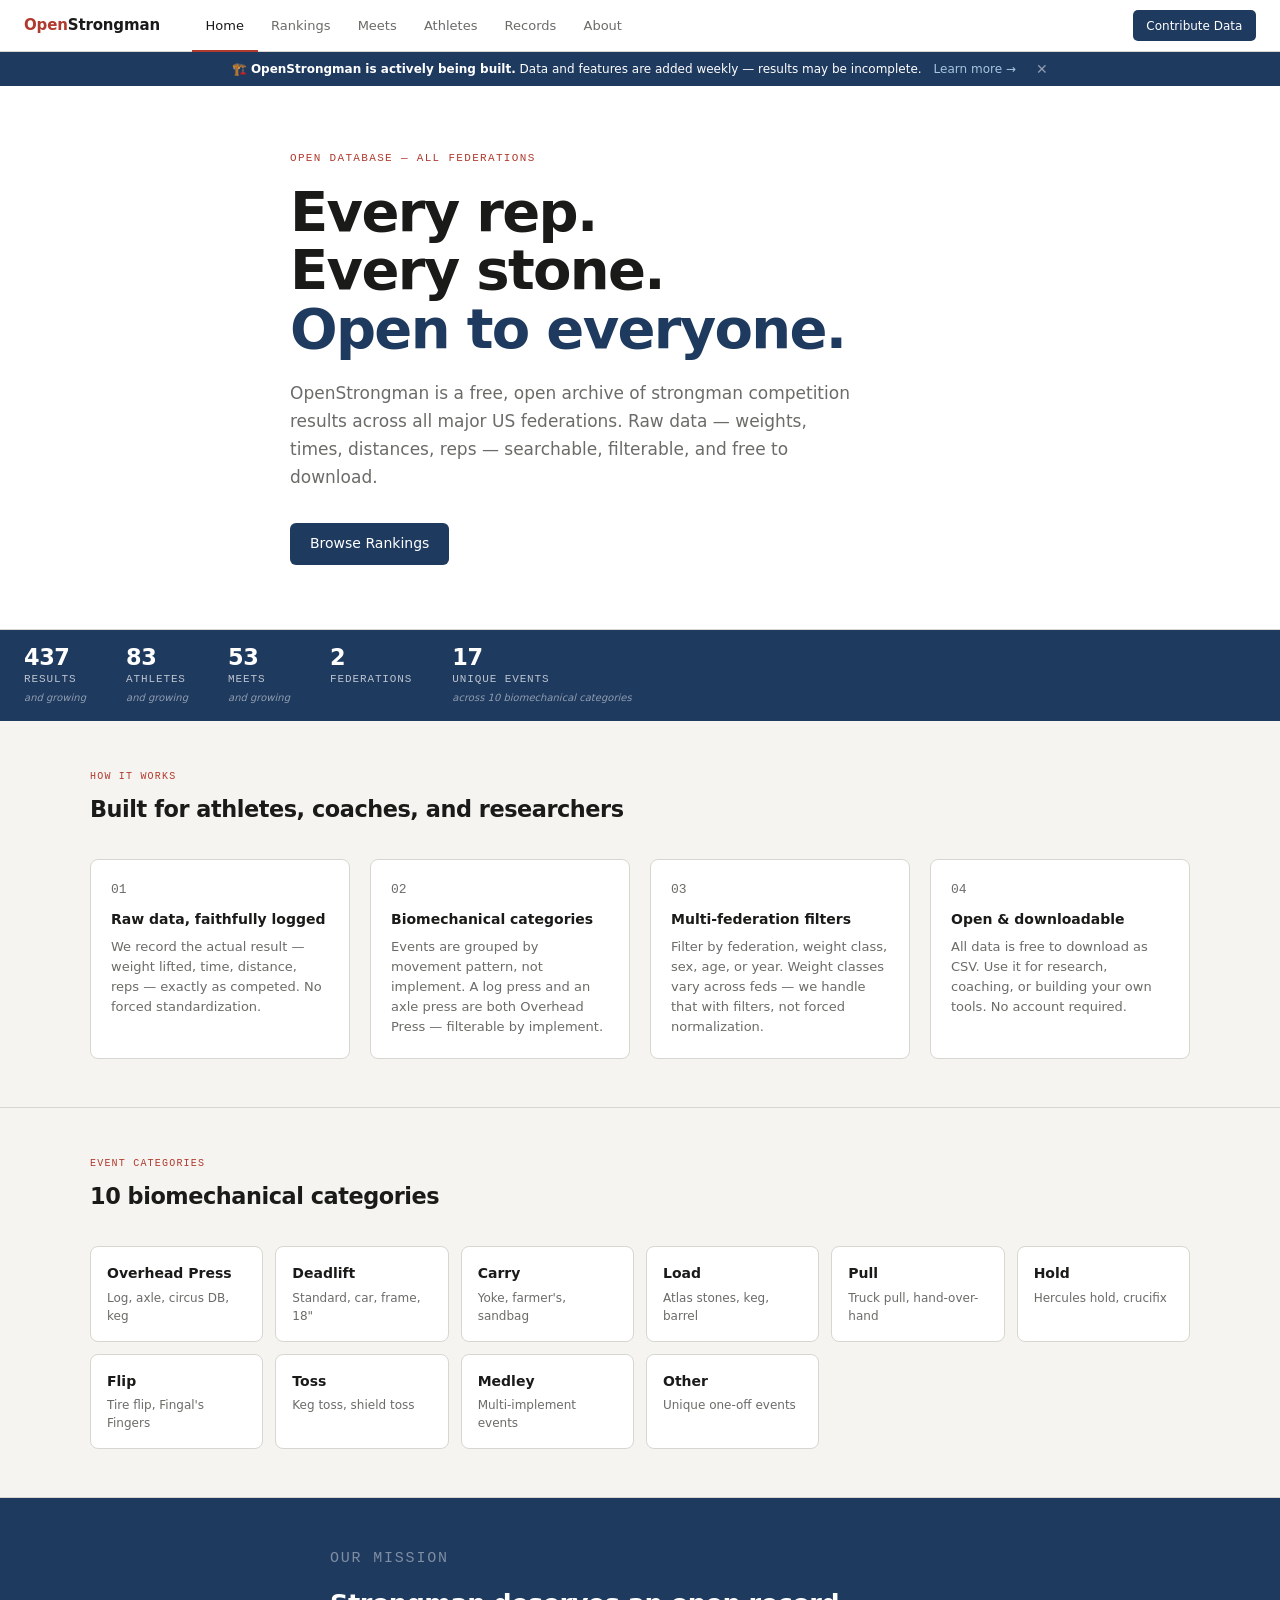
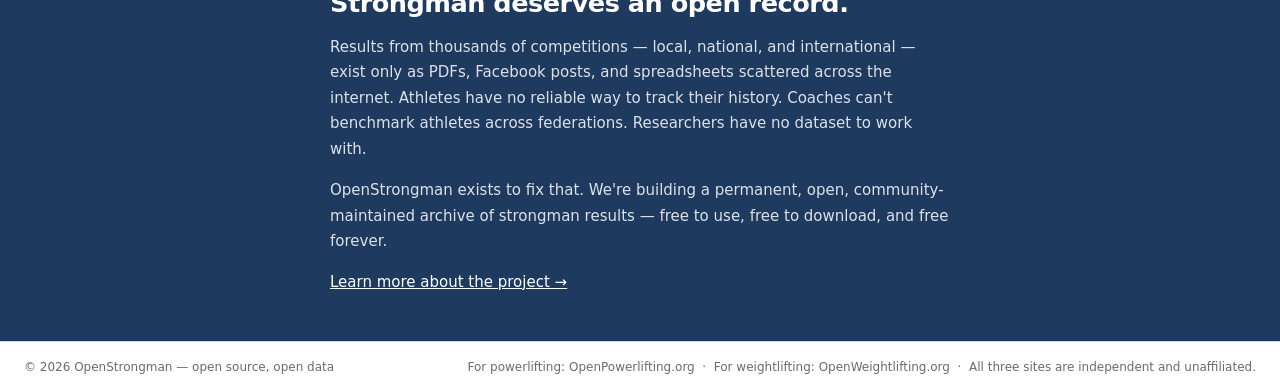
==== index.html @ 4d4abf09 "Enhance stats display with unique events count Added event statistics display and updated logging." ====
<!DOCTYPE html>
<html lang="en">
<head>
<meta charset="UTF-8">
<meta name="viewport" content="width=device-width, initial-scale=1.0">
<title>OpenStrongman — Open Strongman Competition Database</title>
<meta name="description" content="An open database of strongman competition results across all major US federations. Searchable, filterable, and free to download.">
<link rel="stylesheet" href="style.css">
<style>
  .hero {
    background: var(--surface);
    border-bottom: 1px solid var(--border);
    padding: 4rem 1.5rem;
  }

  .hero-inner { max-width: 700px; margin: 0 auto; }

  .hero .eyebrow {
    font-family: var(--mono);
    font-size: 11px;
    letter-spacing: 0.12em;
    text-transform: uppercase;
    color: var(--red);
    margin-bottom: 1rem;
  }

  .hero h1 {
    font-size: clamp(2.2rem, 5vw, 3.5rem);
    font-weight: 700;
    letter-spacing: -0.03em;
    line-height: 1.05;
    color: var(--text);
    margin-bottom: 1.25rem;
  }

  .hero h1 em { font-style: normal; color: var(--accent); }

  .hero-desc {
    font-size: 17px;
    line-height: 1.65;
    color: var(--muted);
    max-width: 560px;
    margin-bottom: 2rem;
  }

  .hero-actions { display: flex; gap: 0.75rem; flex-wrap: wrap; }

  .btn-primary {
    background: var(--accent);
    color: #fff;
    font-size: 14px;
    font-weight: 500;
    padding: 0.65rem 1.25rem;
    border-radius: 6px;
    text-decoration: none;
    transition: background 0.15s;
  }

  .btn-primary:hover { background: #162d4a; }

  /* stats bar */
  .stats-bar {
    background: var(--accent);
    color: #fff;
    padding: 1rem 1.5rem;
    display: flex;
    gap: 2.5rem;
    flex-wrap: wrap;
  }

  .stat-item { display: flex; flex-direction: column; }

  .stat-value {
    font-size: 1.4rem;
    font-weight: 700;
    letter-spacing: -0.02em;
    line-height: 1;
  }

  .stat-label {
    font-size: 11px;
    font-family: var(--mono);
    letter-spacing: 0.08em;
    text-transform: uppercase;
    opacity: 0.7;
    margin-top: 0.2rem;
  }

  .stat-growing {
    font-size: 10px;
    opacity: 0.5;
    font-style: italic;
    margin-top: 0.1rem;
  }

  /* sections */
  .section {
    padding: 3rem 1.5rem;
    border-bottom: 1px solid var(--border);
  }

  .section-inner { max-width: 1100px; margin: 0 auto; }

  .section-label {
    font-family: var(--mono);
    font-size: 10px;
    letter-spacing: 0.12em;
    text-transform: uppercase;
    color: var(--red);
    margin-bottom: 0.6rem;
  }

  .section h2 {
    font-size: 1.4rem;
    font-weight: 700;
    letter-spacing: -0.02em;
    margin-bottom: 2rem;
    color: var(--text);
  }

  .how-grid {
    display: grid;
    grid-template-columns: repeat(auto-fit, minmax(220px, 1fr));
    gap: 1.25rem;
  }

  .how-card {
    background: var(--surface);
    border: 1px solid var(--border);
    border-radius: 8px;
    padding: 1.25rem;
  }

  .how-num { font-family: var(--mono); font-size: 11px; color: var(--faint); margin-bottom: 0.6rem; }
  .how-card h3 { font-size: 14px; font-weight: 600; color: var(--text); margin-bottom: 0.4rem; }
  .how-card p { font-size: 13px; color: var(--muted); line-height: 1.55; }

  /* categories */
  .cat-grid {
    display: grid;
    grid-template-columns: repeat(auto-fill, minmax(160px, 1fr));
    gap: 0.75rem;
  }

  .cat-card {
    background: var(--surface);
    border: 1px solid var(--border);
    border-radius: 8px;
    padding: 1rem;
    text-decoration: none;
    color: var(--text);
    transition: border-color 0.15s, background 0.15s;
    display: flex;
    flex-direction: column;
    gap: 0.3rem;
  }

  .cat-card:hover { border-color: var(--accent-mid); background: var(--accent-light); }
  .cat-name { font-size: 14px; font-weight: 600; }
  .cat-example { font-size: 12px; color: var(--muted); }

  /* mission */
  .mission-section {
    background: var(--accent);
    color: #fff;
    padding: 3rem 1.5rem;
  }

  .mission-inner { max-width: 620px; margin: 0 auto; }
  .mission-section .section-label { color: rgba(255,255,255,0.5); }

  .mission-section h2 {
    font-size: 1.6rem;
    font-weight: 700;
    letter-spacing: -0.02em;
    margin-bottom: 1rem;
    line-height: 1.2;
  }

  .mission-section p { font-size: 15px; line-height: 1.7; opacity: 0.85; margin-bottom: 1rem; }
  .mission-section a { color: #fff; font-weight: 500; }

  @media (max-width: 640px) {
    .hero { padding: 2.5rem 1rem; }
    .stats-bar { gap: 1.5rem; padding: 1rem; }
    .section { padding: 2rem 1rem; }
  }
</style>
</head>
<body>

<nav class="site-nav">
  <a class="wordmark" href="index.html"><span>Open</span>Strongman</a>
  <ul class="nav-links">
    <li><a href="index.html" class="active">Home</a></li>
    <li><a href="rankings.html">Rankings</a></li>
    <li><a href="meets.html">Meets</a></li>
    <li><a href="athletes.html">Athletes</a></li>
    <li><a href="records.html">Records</a></li>
    <li><a href="about.html">About</a></li>
  </ul>
  <div class="nav-right">
    <a class="btn-contribute" href="about.html#contribute">Contribute Data</a>
  </div>
</nav>

  <!-- BETA BANNER -->
  <div id="beta-banner" style="background:#1f3a5f;color:#fff;font-size:12px;text-align:center;padding:0.5rem 1rem;display:flex;align-items:center;justify-content:center;gap:0.75rem;flex-shrink:0;">
    <span>🏗️ <strong>OpenStrongman is actively being built.</strong> Data and features are added weekly — results may be incomplete.</span>
    <a href="/about.html" style="color:#a8c4e0;text-decoration:none;white-space:nowrap;">Learn more →</a>
    <button onclick="document.getElementById('beta-banner').style.display='none'" style="background:none;border:none;color:rgba(255,255,255,0.5);cursor:pointer;font-size:14px;line-height:1;padding:0 0 0 0.5rem;">✕</button>
  </div>

<main>

  <section class="hero">
    <div class="hero-inner">
      <p class="eyebrow">Open database &mdash; all federations</p>
      <h1>Every rep.<br>Every stone.<br><em>Open to everyone.</em></h1>
      <p class="hero-desc">
        OpenStrongman is a free, open archive of strongman competition results across all major US federations. Raw data — weights, times, distances, reps — searchable, filterable, and free to download.
      </p>
      <div class="hero-actions">
        <a class="btn-primary" href="rankings.html">Browse Rankings</a>
      </div>
    </div>
  </section>

  <div class="stats-bar">
    <div class="stat-item">
      <span class="stat-value" id="stat-results">—</span>
      <span class="stat-label">Results</span>
      <span class="stat-growing">and growing</span>
    </div>
    <div class="stat-item">
      <span class="stat-value" id="stat-athletes">—</span>
      <span class="stat-label">Athletes</span>
      <span class="stat-growing">and growing</span>
    </div>
    <div class="stat-item">
      <span class="stat-value" id="stat-meets">—</span>
      <span class="stat-label">Meets</span>
      <span class="stat-growing">and growing</span>
    </div>
    <div class="stat-item">
      <span class="stat-value" id="stat-feds">—</span>
      <span class="stat-label">Federations</span>
    </div>
    <div class="stat-item">
      <span class="stat-value" id="stat-events">—</span>
      <span class="stat-label">Unique Events</span>
      <span class="stat-growing">across 10 biomechanical categories</span>
    </div>
  </div>

  <section class="section">
    <div class="section-inner">
      <p class="section-label">How it works</p>
      <h2>Built for athletes, coaches, and researchers</h2>
      <div class="how-grid">
        <div class="how-card">
          <p class="how-num">01</p>
          <h3>Raw data, faithfully logged</h3>
          <p>We record the actual result — weight lifted, time, distance, reps — exactly as competed. No forced standardization.</p>
        </div>
        <div class="how-card">
          <p class="how-num">02</p>
          <h3>Biomechanical categories</h3>
          <p>Events are grouped by movement pattern, not implement. A log press and an axle press are both Overhead Press — filterable by implement.</p>
        </div>
        <div class="how-card">
          <p class="how-num">03</p>
          <h3>Multi-federation filters</h3>
          <p>Filter by federation, weight class, sex, age, or year. Weight classes vary across feds — we handle that with filters, not forced normalization.</p>
        </div>
        <div class="how-card">
          <p class="how-num">04</p>
          <h3>Open &amp; downloadable</h3>
          <p>All data is free to download as CSV. Use it for research, coaching, or building your own tools. No account required.</p>
        </div>
      </div>
    </div>
  </section>

  <section class="section">
    <div class="section-inner">
      <p class="section-label">Event categories</p>
      <h2>10 biomechanical categories</h2>
      <div class="cat-grid">
        <a class="cat-card" href="rankings.html?category=overhead-press">
          <span class="cat-name">Overhead Press</span>
          <span class="cat-example">Log, axle, circus DB, keg</span>
        </a>
        <a class="cat-card" href="rankings.html?category=deadlift">
          <span class="cat-name">Deadlift</span>
          <span class="cat-example">Standard, car, frame, 18"</span>
        </a>
        <a class="cat-card" href="rankings.html?category=carry">
          <span class="cat-name">Carry</span>
          <span class="cat-example">Yoke, farmer's, sandbag</span>
        </a>
        <a class="cat-card" href="rankings.html?category=load">
          <span class="cat-name">Load</span>
          <span class="cat-example">Atlas stones, keg, barrel</span>
        </a>
        <a class="cat-card" href="rankings.html?category=pull">
          <span class="cat-name">Pull</span>
          <span class="cat-example">Truck pull, hand-over-hand</span>
        </a>
        <a class="cat-card" href="rankings.html?category=hold">
          <span class="cat-name">Hold</span>
          <span class="cat-example">Hercules hold, crucifix</span>
        </a>
        <a class="cat-card" href="rankings.html?category=flip">
          <span class="cat-name">Flip</span>
          <span class="cat-example">Tire flip, Fingal's Fingers</span>
        </a>
        <a class="cat-card" href="rankings.html?category=toss">
          <span class="cat-name">Toss</span>
          <span class="cat-example">Keg toss, shield toss</span>
        </a>
        <a class="cat-card" href="rankings.html?category=medley">
          <span class="cat-name">Medley</span>
          <span class="cat-example">Multi-implement events</span>
        </a>
        <a class="cat-card" href="rankings.html?category=other">
          <span class="cat-name">Other</span>
          <span class="cat-example">Unique one-off events</span>
        </a>
      </div>
    </div>
  </section>

  <section class="mission-section">
    <div class="mission-inner">
      <p class="section-label">Our mission</p>
      <h2>Strongman deserves an open record.</h2>
      <p>
        Results from thousands of competitions — local, national, and international — exist only as PDFs, Facebook posts, and spreadsheets scattered across the internet. Athletes have no reliable way to track their history. Coaches can't benchmark athletes across federations. Researchers have no dataset to work with.
      </p>
      <p>
        OpenStrongman exists to fix that. We're building a permanent, open, community-maintained archive of strongman results — free to use, free to download, and free forever.
      </p>
      <a href="about.html">Learn more about the project &rarr;</a>
    </div>
  </section>

</main>

<footer class="site-footer">
  <span>&copy; 2026 OpenStrongman &mdash; open source, open data</span>
  <span>For powerlifting: <a href="https://www.openpowerlifting.org" target="_blank" rel="noopener">OpenPowerlifting.org</a> &nbsp;&middot;&nbsp; For weightlifting: <a href="https://www.openweightlifting.org" target="_blank" rel="noopener">OpenWeightlifting.org</a> &nbsp;&middot;&nbsp; All three sites are independent and unaffiliated.</span>
</footer>

<script>
const CSV_FILES = [
  'data/wsm_results.csv',
  'data/wsm_2023_finals.csv',
  'data/wsm_2024_finals.csv',
  'data/rogue_invitational_overall.csv',
  'data/rogue_2024_finals.csv',
];

function parseCSV(text) {
  const lines = text.trim().split('\n');
  const headers = lines[0].split(',').map(h => h.trim());
  const rows = [];
  for (let i = 1; i < lines.length; i++) {
    const vals = splitCSVLine(lines[i]);
    if (vals.length < 2) continue;
    const row = {};
    headers.forEach((h, idx) => { row[h] = (vals[idx] || '').trim().replace(/^"|"$/g, ''); });
    if (row.AthleteName && row.AthleteName.trim() !== '') rows.push(row);
  }
  return rows;
}

function splitCSVLine(line) {
  const result = [];
  let cur = '';
  let inQuotes = false;
  for (let i = 0; i < line.length; i++) {
    const ch = line[i];
    if (ch === '"') { inQuotes = !inQuotes; }
    else if (ch === ',' && !inQuotes) { result.push(cur); cur = ''; }
    else { cur += ch; }
  }
  result.push(cur);
  return result;
}

async function loadStats() {
  try {
    const results = await Promise.all(
      CSV_FILES.map(url =>
        fetch(url)
          .then(r => { if (!r.ok) throw new Error('HTTP ' + r.status); return r.text(); })
          .then(parseCSV)
          .catch(e => { console.warn('Failed:', url, e); return []; })
      )
    );
    const allRows = results.flat();
    if (allRows.length === 0) { console.warn('No rows loaded'); return; }

    const resultCount = allRows.length;
    const athletes = new Set(allRows.map(r => r.AthleteName).filter(Boolean)).size;
    const meets = new Set(allRows.map(r => r.MeetName).filter(Boolean)).size;
    const feds = new Set(allRows.map(r => r.MeetFederation).filter(Boolean)).size;
    const events = new Set(allRows.map(r => r.Event).filter(e => e && e !== 'Overall')).size;

    document.getElementById('stat-results').textContent = resultCount.toLocaleString();
    document.getElementById('stat-athletes').textContent = athletes.toLocaleString();
    document.getElementById('stat-meets').textContent = meets.toLocaleString();
    document.getElementById('stat-feds').textContent = feds.toLocaleString();
    document.getElementById('stat-events').textContent = events.toLocaleString();
    console.log('Stats loaded:', { resultCount, athletes, meets, feds, events });
  } catch(e) {
    console.error('Stats error:', e);
  }
}

loadStats();
</script>

</body>
</html>
---- style.css ----
*, *::before, *::after { box-sizing: border-box; margin: 0; padding: 0; }

:root {
  --bg: #f5f4f0;
  --surface: #ffffff;
  --surface-2: #f0eeea;
  --text: #1a1a18;
  --muted: #6b6b67;
  --faint: #9b9b97;
  --accent: #1f3a5f;
  --accent-light: #e8eef5;
  --accent-mid: #4a6fa5;
  --border: #d8d6d0;
  --red: #b03a2e;
  --red-light: #f7ecea;
  --green: #1a6b3c;
  --green-light: #e6f4ec;
  --mono: 'Courier New', Courier, monospace;
  --sans: -apple-system, BlinkMacSystemFont, 'Segoe UI', system-ui, sans-serif;
  --nav-h: 52px;
}

body {
  font-family: var(--sans);
  background: var(--bg);
  color: var(--text);
  min-height: 100vh;
  display: flex;
  flex-direction: column;
  font-size: 15px;
  line-height: 1.5;
}

/* ── NAV ── */
nav.site-nav {
  border-bottom: 1px solid var(--border);
  height: var(--nav-h);
  background: var(--surface);
  display: flex;
  align-items: center;
  padding: 0 1.5rem;
  gap: 0;
  position: sticky;
  top: 0;
  z-index: 100;
}

.wordmark {
  font-size: 15px;
  font-weight: 700;
  letter-spacing: -0.01em;
  color: var(--text);
  text-decoration: none;
  margin-right: 2rem;
  white-space: nowrap;
}

.wordmark span { color: var(--red); }

.nav-links {
  display: flex;
  list-style: none;
  gap: 0;
  flex: 1;
}

.nav-links a {
  display: block;
  padding: 0 0.85rem;
  height: var(--nav-h);
  line-height: var(--nav-h);
  font-size: 13px;
  color: var(--muted);
  text-decoration: none;
  border-bottom: 2px solid transparent;
  transition: color 0.1s, border-color 0.1s;
}

.nav-links a:hover { color: var(--text); }
.nav-links a.active { color: var(--text); border-bottom-color: var(--red); font-weight: 500; }

.nav-right {
  margin-left: auto;
  display: flex;
  align-items: center;
  gap: 0.75rem;
}

.btn-contribute {
  background: var(--accent);
  color: #fff;
  font-size: 12px;
  font-weight: 500;
  padding: 0.4rem 0.85rem;
  border-radius: 5px;
  text-decoration: none;
  transition: background 0.15s;
  white-space: nowrap;
}

.btn-contribute:hover { background: #162d4a; }

/* ── PAGE SHELL ── */
main { flex: 1; }

.page-header {
  border-bottom: 1px solid var(--border);
  padding: 2rem 1.5rem 1.5rem;
  background: var(--surface);
}

.page-header .eyebrow {
  font-family: var(--mono);
  font-size: 10px;
  letter-spacing: 0.12em;
  text-transform: uppercase;
  color: var(--red);
  margin-bottom: 0.5rem;
}

.page-header h1 {
  font-size: 1.6rem;
  font-weight: 700;
  letter-spacing: -0.02em;
  color: var(--text);
}

.page-header p {
  font-size: 14px;
  color: var(--muted);
  margin-top: 0.35rem;
  max-width: 520px;
}

.content-wrap {
  max-width: 1100px;
  margin: 0 auto;
  padding: 2rem 1.5rem;
}

/* ── COMING SOON PLACEHOLDER ── */
.placeholder-body {
  display: flex;
  align-items: center;
  justify-content: center;
  padding: 5rem 2rem;
  text-align: center;
}

.placeholder-inner {
  max-width: 400px;
}

.placeholder-icon {
  font-size: 2.5rem;
  margin-bottom: 1rem;
  opacity: 0.3;
}

.placeholder-inner h2 {
  font-size: 1.1rem;
  font-weight: 600;
  color: var(--text);
  margin-bottom: 0.5rem;
}

.placeholder-inner p {
  font-size: 14px;
  color: var(--muted);
  line-height: 1.6;
}

/* ── FOOTER ── */
footer.site-footer {
  border-top: 1px solid var(--border);
  padding: 1rem 1.5rem;
  font-size: 12px;
  color: var(--muted);
  display: flex;
  justify-content: space-between;
  align-items: center;
  background: var(--surface);
  gap: 1rem;
  flex-wrap: wrap;
}

footer.site-footer a { color: var(--muted); text-decoration: none; }
footer.site-footer a:hover { color: var(--text); }

/* ── TABLE BASE ── */
.data-table-wrap { overflow-x: auto; }

table.data-table {
  width: 100%;
  border-collapse: collapse;
  font-size: 13px;
}

table.data-table th {
  text-align: left;
  font-size: 11px;
  font-family: var(--mono);
  letter-spacing: 0.06em;
  text-transform: uppercase;
  color: var(--muted);
  padding: 0.6rem 0.75rem;
  border-bottom: 1px solid var(--border);
  background: var(--surface);
  white-space: nowrap;
}

table.data-table td {
  padding: 0.6rem 0.75rem;
  border-bottom: 1px solid var(--border);
  vertical-align: middle;
}

table.data-table tbody tr:hover { background: var(--surface-2); }

table.data-table td a { color: var(--accent-mid); text-decoration: none; font-weight: 500; }
table.data-table td a:hover { text-decoration: underline; }

/* ── TAGS ── */
.tag {
  display: inline-block;
  font-size: 11px;
  font-weight: 500;
  padding: 2px 7px;
  border-radius: 4px;
  background: var(--accent-light);
  color: var(--accent);
  letter-spacing: 0.02em;
}

.tag.red { background: var(--red-light); color: var(--red); }

/* ── FILTER BAR ── */
.filter-bar {
  display: flex;
  gap: 0.5rem;
  flex-wrap: wrap;
  padding: 0.85rem 1.5rem;
  border-bottom: 1px solid var(--border);
  background: var(--surface);
}

.filter-bar select,
.filter-bar input {
  font-size: 13px;
  font-family: var(--sans);
  padding: 0.4rem 0.6rem;
  border: 1px solid var(--border);
  border-radius: 5px;
  background: var(--bg);
  color: var(--text);
  outline: none;
  transition: border-color 0.15s;
}

.filter-bar select:focus,
.filter-bar input:focus { border-color: var(--accent); }

/* ── CARDS ── */
.card {
  background: var(--surface);
  border: 1px solid var(--border);
  border-radius: 8px;
  padding: 1.25rem;
}

.card-label {
  font-family: var(--mono);
  font-size: 10px;
  letter-spacing: 0.1em;
  text-transform: uppercase;
  color: var(--red);
  margin-bottom: 0.4rem;
}

/* ── RESPONSIVE ── */
@media (max-width: 640px) {
  nav.site-nav { padding: 0 1rem; overflow-x: auto; }
  .nav-links a { padding: 0 0.6rem; font-size: 12px; }
  .content-wrap { padding: 1.5rem 1rem; }
  .page-header { padding: 1.5rem 1rem 1rem; }
  footer.site-footer { flex-direction: column; align-items: flex-start; }
}
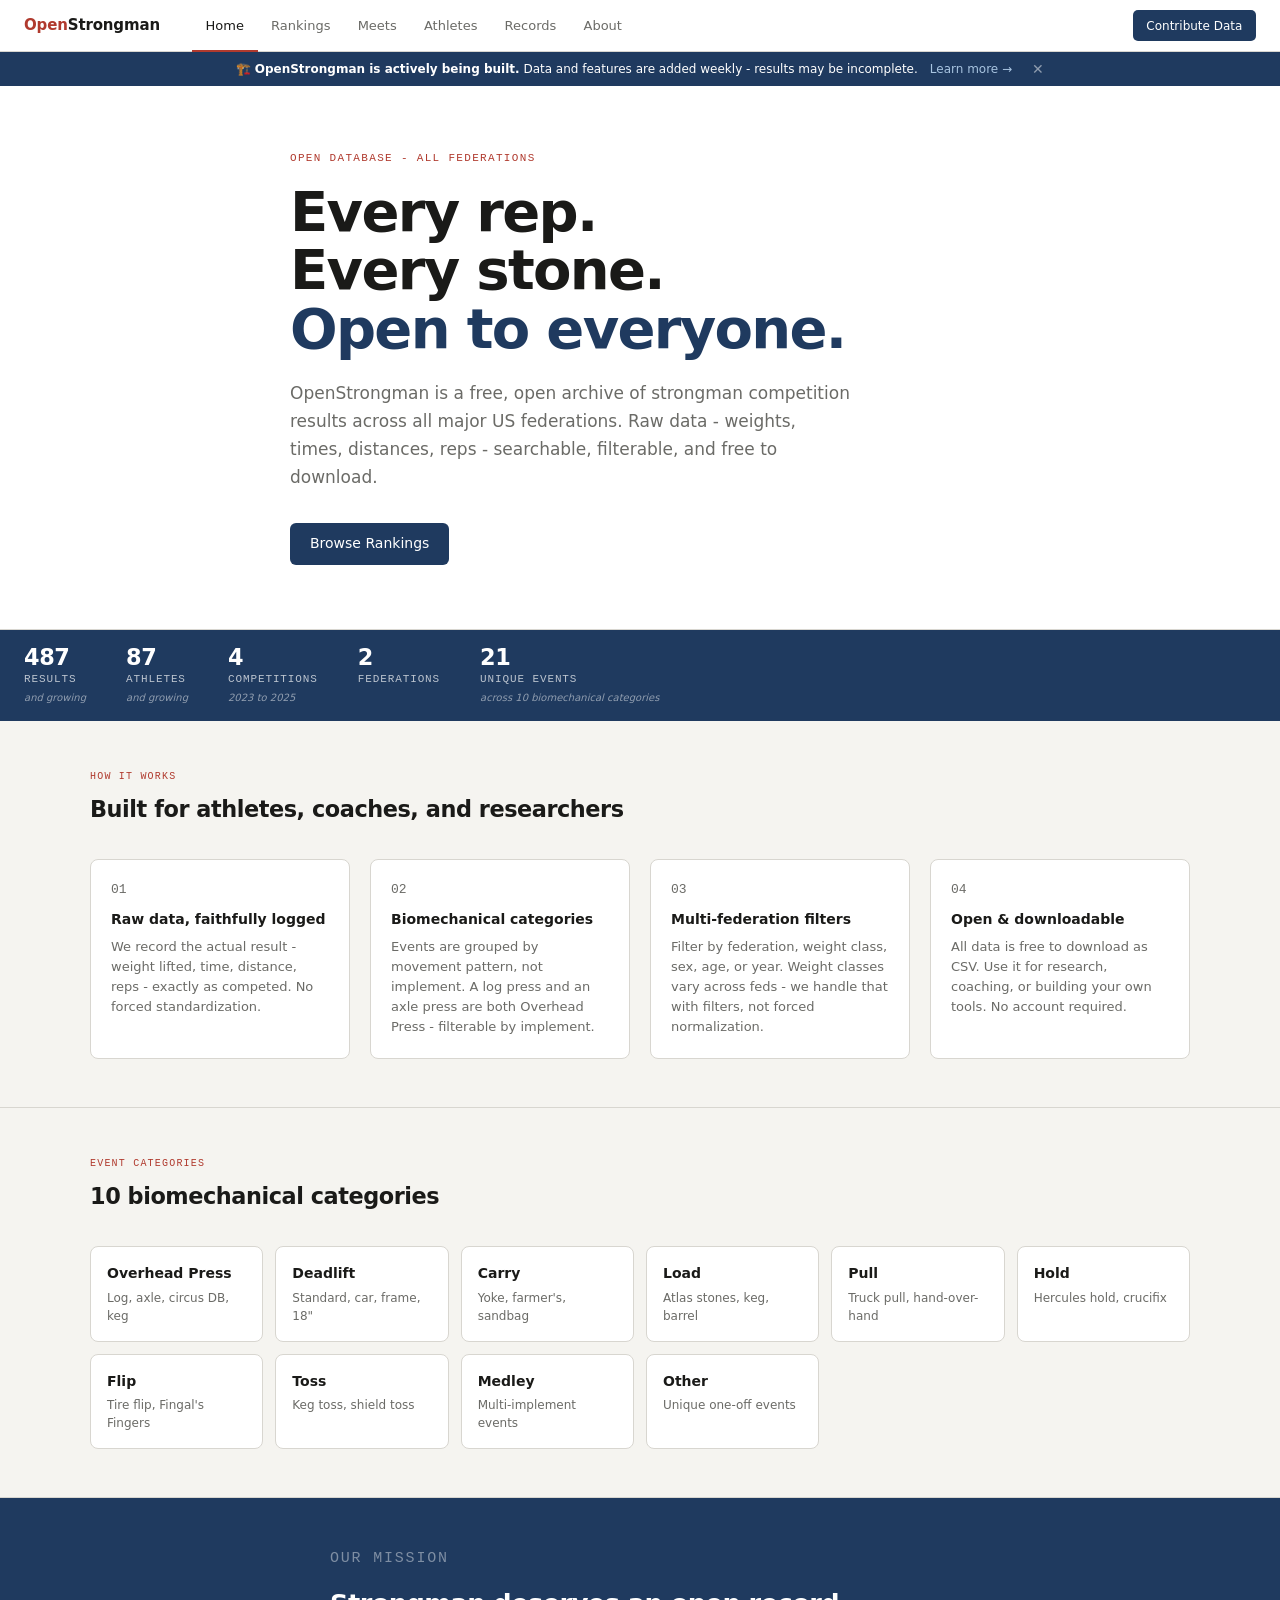
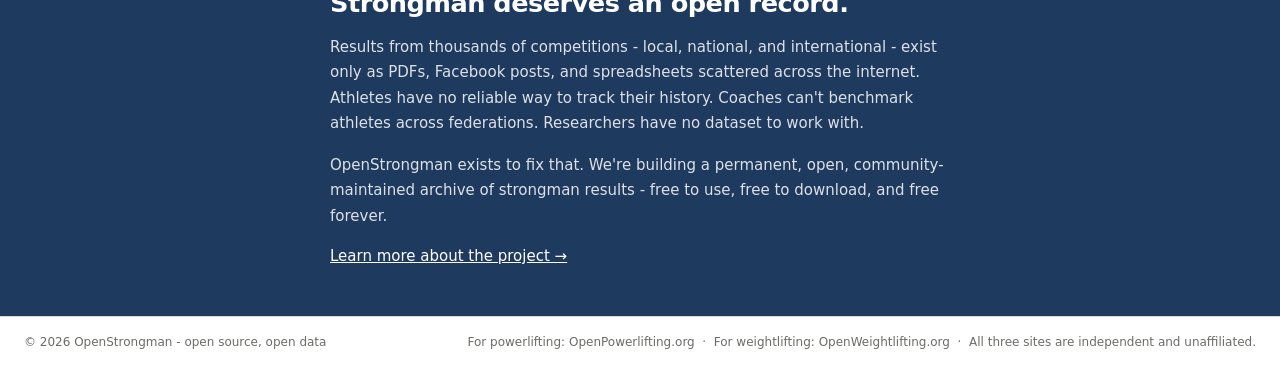
==== commit eda456e7: "Fix punctuation and formatting in index.html" ====
--- a/index.html
+++ b/index.html
@@ -3,7 +3,7 @@
 <head>
 <meta charset="UTF-8">
 <meta name="viewport" content="width=device-width, initial-scale=1.0">
-<title>OpenStrongman — Open Strongman Competition Database</title>
+<title>OpenStrongman - Open Strongman Competition Database</title>
 <meta name="description" content="An open database of strongman competition results across all major US federations. Searchable, filterable, and free to download.">
 <link rel="stylesheet" href="style.css">
 <style>
@@ -206,7 +206,7 @@
 
   <!-- BETA BANNER -->
   <div id="beta-banner" style="background:#1f3a5f;color:#fff;font-size:12px;text-align:center;padding:0.5rem 1rem;display:flex;align-items:center;justify-content:center;gap:0.75rem;flex-shrink:0;">
-    <span>🏗️ <strong>OpenStrongman is actively being built.</strong> Data and features are added weekly — results may be incomplete.</span>
+    <span>🏗️ <strong>OpenStrongman is actively being built.</strong> Data and features are added weekly - results may be incomplete.</span>
     <a href="/about.html" style="color:#a8c4e0;text-decoration:none;white-space:nowrap;">Learn more →</a>
     <button onclick="document.getElementById('beta-banner').style.display='none'" style="background:none;border:none;color:rgba(255,255,255,0.5);cursor:pointer;font-size:14px;line-height:1;padding:0 0 0 0.5rem;">✕</button>
   </div>
@@ -215,10 +215,10 @@
 
   <section class="hero">
     <div class="hero-inner">
-      <p class="eyebrow">Open database &mdash; all federations</p>
+      <p class="eyebrow">Open database - all federations</p>
       <h1>Every rep.<br>Every stone.<br><em>Open to everyone.</em></h1>
       <p class="hero-desc">
-        OpenStrongman is a free, open archive of strongman competition results across all major US federations. Raw data — weights, times, distances, reps — searchable, filterable, and free to download.
+        OpenStrongman is a free, open archive of strongman competition results across all major US federations. Raw data - weights, times, distances, reps - searchable, filterable, and free to download.
       </p>
       <div class="hero-actions">
         <a class="btn-primary" href="rankings.html">Browse Rankings</a>
@@ -228,26 +228,26 @@
 
   <div class="stats-bar">
     <div class="stat-item">
-      <span class="stat-value" id="stat-results">—</span>
+      <span class="stat-value" id="stat-results">-</span>
       <span class="stat-label">Results</span>
       <span class="stat-growing">and growing</span>
     </div>
     <div class="stat-item">
-      <span class="stat-value" id="stat-athletes">—</span>
+      <span class="stat-value" id="stat-athletes">-</span>
       <span class="stat-label">Athletes</span>
       <span class="stat-growing">and growing</span>
     </div>
     <div class="stat-item">
-      <span class="stat-value" id="stat-meets">—</span>
-      <span class="stat-label">Meets</span>
-      <span class="stat-growing">and growing</span>
+      <span class="stat-value" id="stat-meets">-</span>
+      <span class="stat-label">Competitions</span>
+      <span class="stat-growing" id="stat-year-range">and growing</span>
     </div>
     <div class="stat-item">
-      <span class="stat-value" id="stat-feds">—</span>
+      <span class="stat-value" id="stat-feds">-</span>
       <span class="stat-label">Federations</span>
     </div>
     <div class="stat-item">
-      <span class="stat-value" id="stat-events">—</span>
+      <span class="stat-value" id="stat-events">-</span>
       <span class="stat-label">Unique Events</span>
       <span class="stat-growing">across 10 biomechanical categories</span>
     </div>
@@ -261,17 +261,17 @@
         <div class="how-card">
           <p class="how-num">01</p>
           <h3>Raw data, faithfully logged</h3>
-          <p>We record the actual result — weight lifted, time, distance, reps — exactly as competed. No forced standardization.</p>
+          <p>We record the actual result - weight lifted, time, distance, reps - exactly as competed. No forced standardization.</p>
         </div>
         <div class="how-card">
           <p class="how-num">02</p>
           <h3>Biomechanical categories</h3>
-          <p>Events are grouped by movement pattern, not implement. A log press and an axle press are both Overhead Press — filterable by implement.</p>
+          <p>Events are grouped by movement pattern, not implement. A log press and an axle press are both Overhead Press - filterable by implement.</p>
         </div>
         <div class="how-card">
           <p class="how-num">03</p>
           <h3>Multi-federation filters</h3>
-          <p>Filter by federation, weight class, sex, age, or year. Weight classes vary across feds — we handle that with filters, not forced normalization.</p>
+          <p>Filter by federation, weight class, sex, age, or year. Weight classes vary across feds - we handle that with filters, not forced normalization.</p>
         </div>
         <div class="how-card">
           <p class="how-num">04</p>
@@ -336,10 +336,10 @@
       <p class="section-label">Our mission</p>
       <h2>Strongman deserves an open record.</h2>
       <p>
-        Results from thousands of competitions — local, national, and international — exist only as PDFs, Facebook posts, and spreadsheets scattered across the internet. Athletes have no reliable way to track their history. Coaches can't benchmark athletes across federations. Researchers have no dataset to work with.
+        Results from thousands of competitions - local, national, and international - exist only as PDFs, Facebook posts, and spreadsheets scattered across the internet. Athletes have no reliable way to track their history. Coaches can't benchmark athletes across federations. Researchers have no dataset to work with.
       </p>
       <p>
-        OpenStrongman exists to fix that. We're building a permanent, open, community-maintained archive of strongman results — free to use, free to download, and free forever.
+        OpenStrongman exists to fix that. We're building a permanent, open, community-maintained archive of strongman results - free to use, free to download, and free forever.
       </p>
       <a href="about.html">Learn more about the project &rarr;</a>
     </div>
@@ -348,7 +348,7 @@
 </main>
 
 <footer class="site-footer">
-  <span>&copy; 2026 OpenStrongman &mdash; open source, open data</span>
+  <span>&copy; 2026 OpenStrongman - open source, open data</span>
   <span>For powerlifting: <a href="https://www.openpowerlifting.org" target="_blank" rel="noopener">OpenPowerlifting.org</a> &nbsp;&middot;&nbsp; For weightlifting: <a href="https://www.openweightlifting.org" target="_blank" rel="noopener">OpenWeightlifting.org</a> &nbsp;&middot;&nbsp; All three sites are independent and unaffiliated.</span>
 </footer>
 
@@ -357,6 +357,7 @@
   'data/wsm_results.csv',
   'data/wsm_2023_finals.csv',
   'data/wsm_2024_finals.csv',
+  'data/wsm_2025_finals.csv',
   'data/rogue_invitational_overall.csv',
   'data/rogue_2024_finals.csv',
 ];
@@ -402,18 +403,30 @@
     const allRows = results.flat();
     if (allRows.length === 0) { console.warn('No rows loaded'); return; }
 
+    // Only count competitions where we have real event-by-event data (exclude Overall rows)
+    const eventRows = allRows.filter(r => r.Event && r.Event !== 'Overall');
     const resultCount = allRows.length;
     const athletes = new Set(allRows.map(r => r.AthleteName).filter(Boolean)).size;
-    const meets = new Set(allRows.map(r => r.MeetName).filter(Boolean)).size;
+    const competitions = new Set(eventRows.map(r => r.MeetName).filter(Boolean)).size;
     const feds = new Set(allRows.map(r => r.MeetFederation).filter(Boolean)).size;
-    const events = new Set(allRows.map(r => r.Event).filter(e => e && e !== 'Overall')).size;
+    const events = new Set(eventRows.map(r => r.Event).filter(Boolean)).size;
+
+    // Calculate year range from event-by-event data only
+    const years = eventRows
+      .map(r => (r.MeetDate || '').slice(0, 4))
+      .filter(y => y && y > '1900')
+      .map(Number);
+    const minYear = Math.min(...years);
+    const maxYear = Math.max(...years);
+    const yearRange = minYear === maxYear ? String(minYear) : minYear + ' to ' + maxYear;
 
     document.getElementById('stat-results').textContent = resultCount.toLocaleString();
     document.getElementById('stat-athletes').textContent = athletes.toLocaleString();
-    document.getElementById('stat-meets').textContent = meets.toLocaleString();
+    document.getElementById('stat-meets').textContent = competitions.toLocaleString();
     document.getElementById('stat-feds').textContent = feds.toLocaleString();
     document.getElementById('stat-events').textContent = events.toLocaleString();
-    console.log('Stats loaded:', { resultCount, athletes, meets, feds, events });
+    document.getElementById('stat-year-range').textContent = yearRange;
+    console.log('Stats loaded:', { resultCount, athletes, competitions, feds, events, yearRange });
   } catch(e) {
     console.error('Stats error:', e);
   }
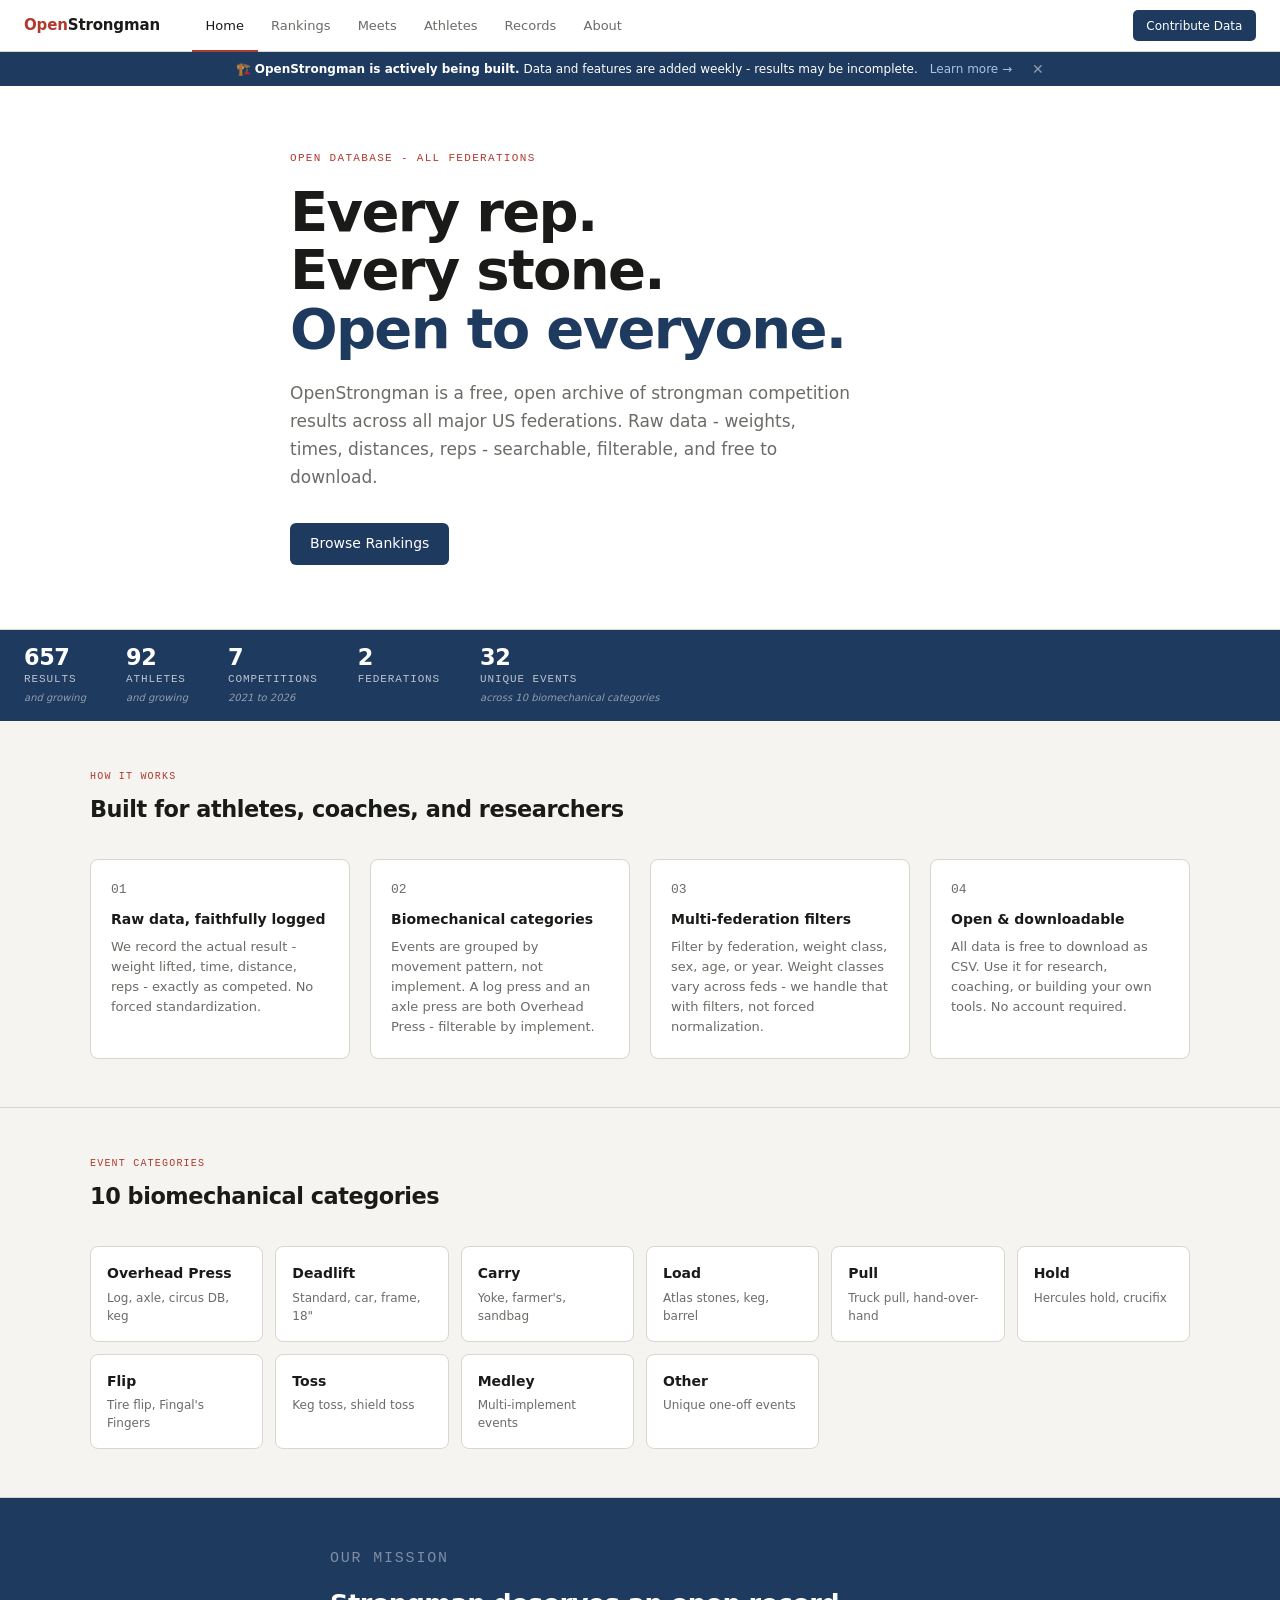
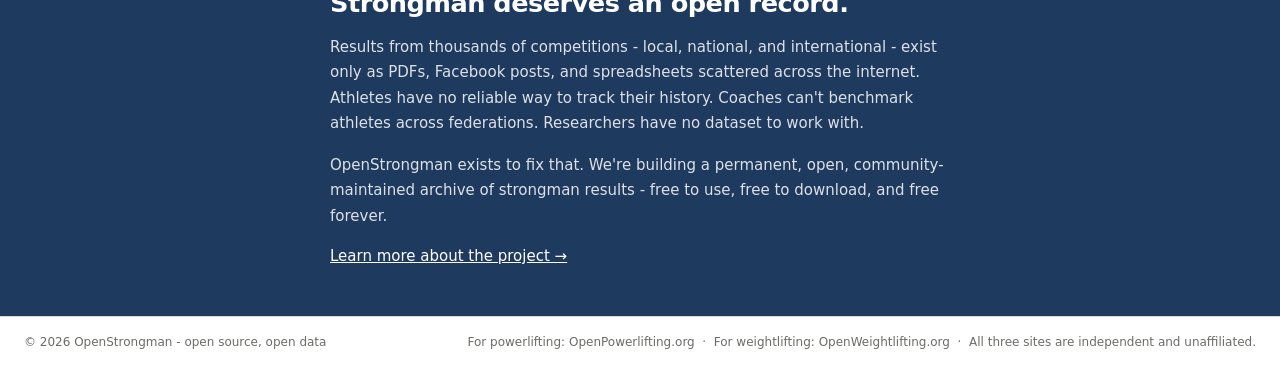
==== commit 63988e88: "Update CSV file loading mechanism Refactor CSV file loading to use manifest.json instead of hardcode" ====
--- a/index.html
+++ b/index.html
@@ -353,14 +353,9 @@
 </footer>
 
 <script>
-const CSV_FILES = [
-  'data/wsm_results.csv',
-  'data/wsm_2023_finals.csv',
-  'data/wsm_2024_finals.csv',
-  'data/wsm_2025_finals.csv',
-  'data/rogue_invitational_overall.csv',
-  'data/rogue_2024_finals.csv',
-];
+// CSV list is loaded automatically from data/manifest.json
+// To add new data: upload the CSV to /data and add its path to manifest.json
+let CSV_FILES = [];
 
 function parseCSV(text) {
   const lines = text.trim().split('\n');
@@ -432,7 +427,16 @@
   }
 }
 
-loadStats();
+async function init() {
+  try {
+    const res = await fetch('manifest.json');
+    CSV_FILES = await res.json();
+  } catch(e) {
+    console.error('Failed to load manifest:', e);
+  }
+  loadStats();
+}
+init();
 </script>
 
 </body>
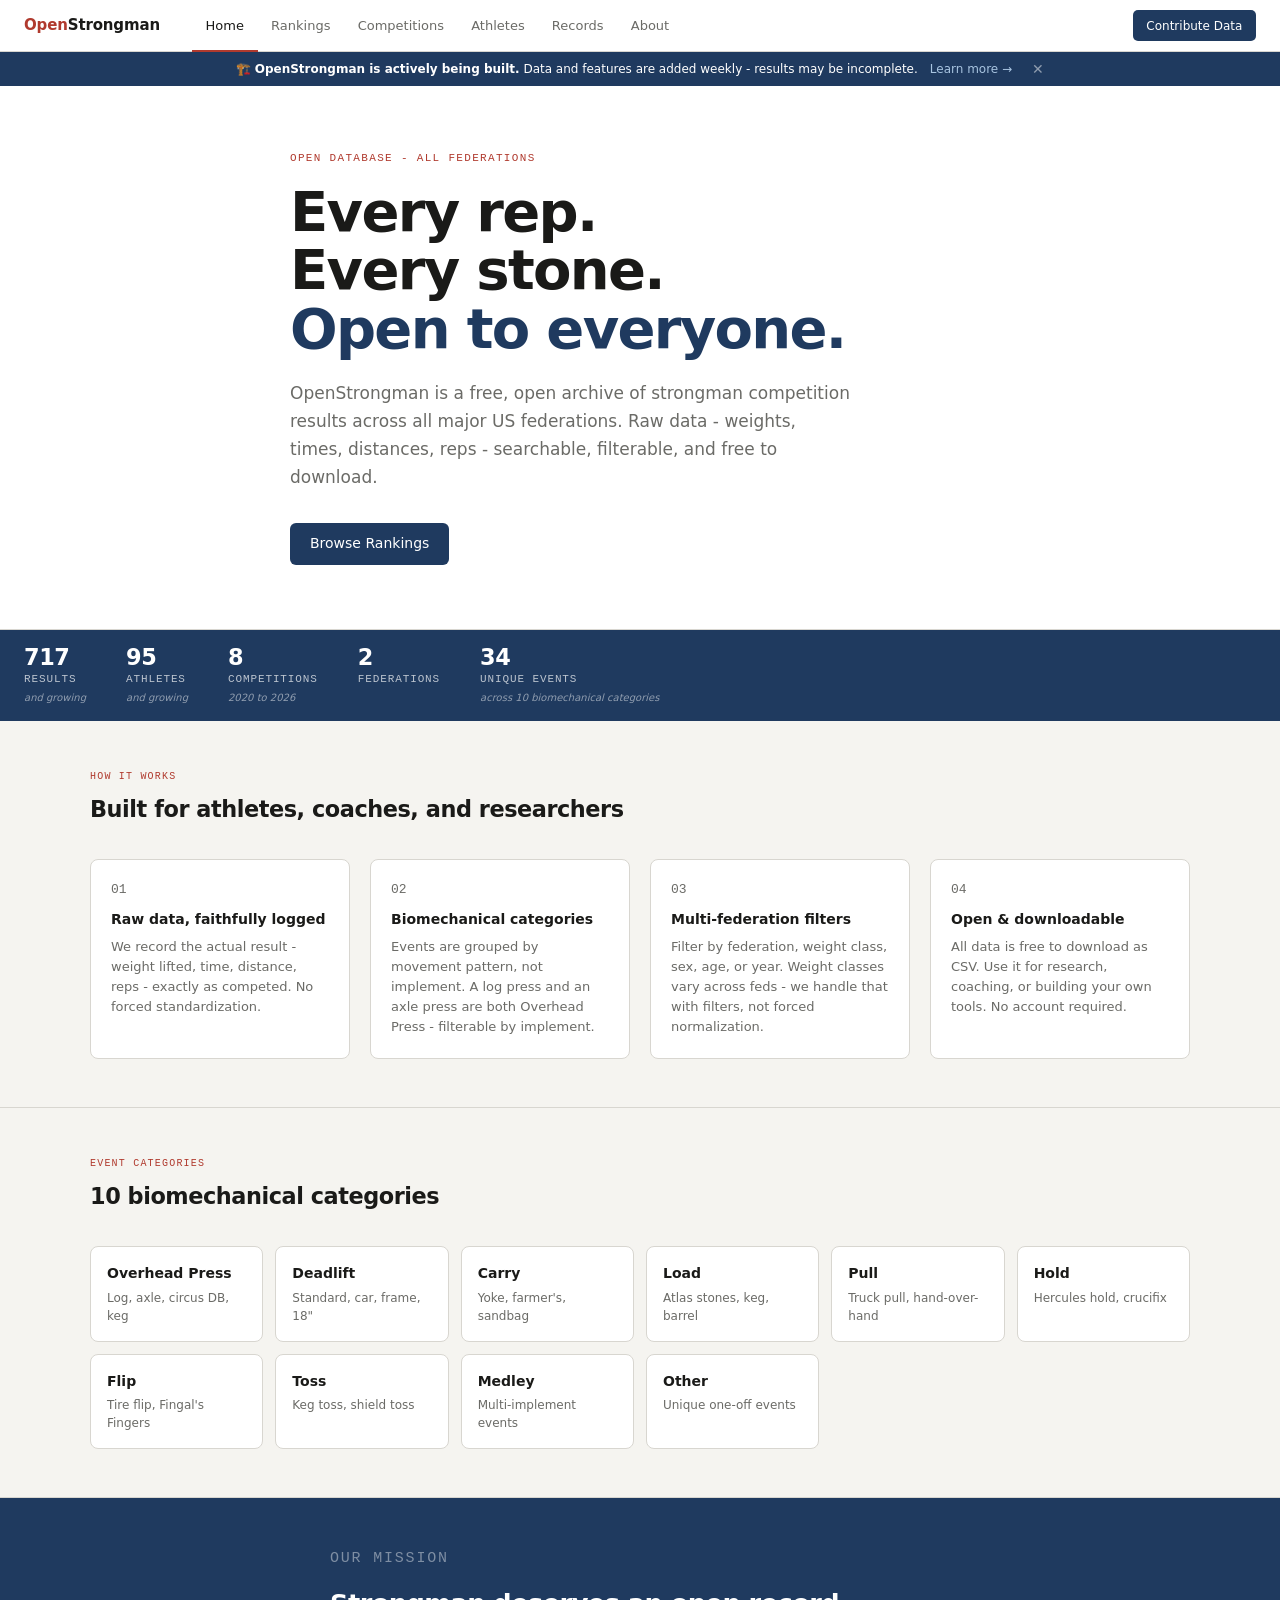
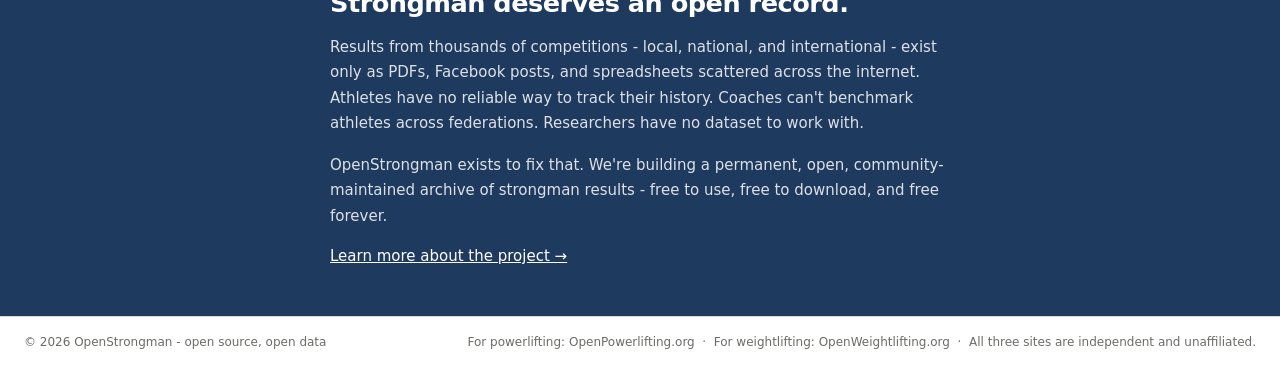
==== commit bbe50bee: "Rename 'Meets' link to 'Competitions' in navigation" ====
--- a/index.html
+++ b/index.html
@@ -194,7 +194,7 @@
   <ul class="nav-links">
     <li><a href="index.html" class="active">Home</a></li>
     <li><a href="rankings.html">Rankings</a></li>
-    <li><a href="meets.html">Meets</a></li>
+    <li><a href="meets.html">Competitions</a></li>
     <li><a href="athletes.html">Athletes</a></li>
     <li><a href="records.html">Records</a></li>
     <li><a href="about.html">About</a></li>
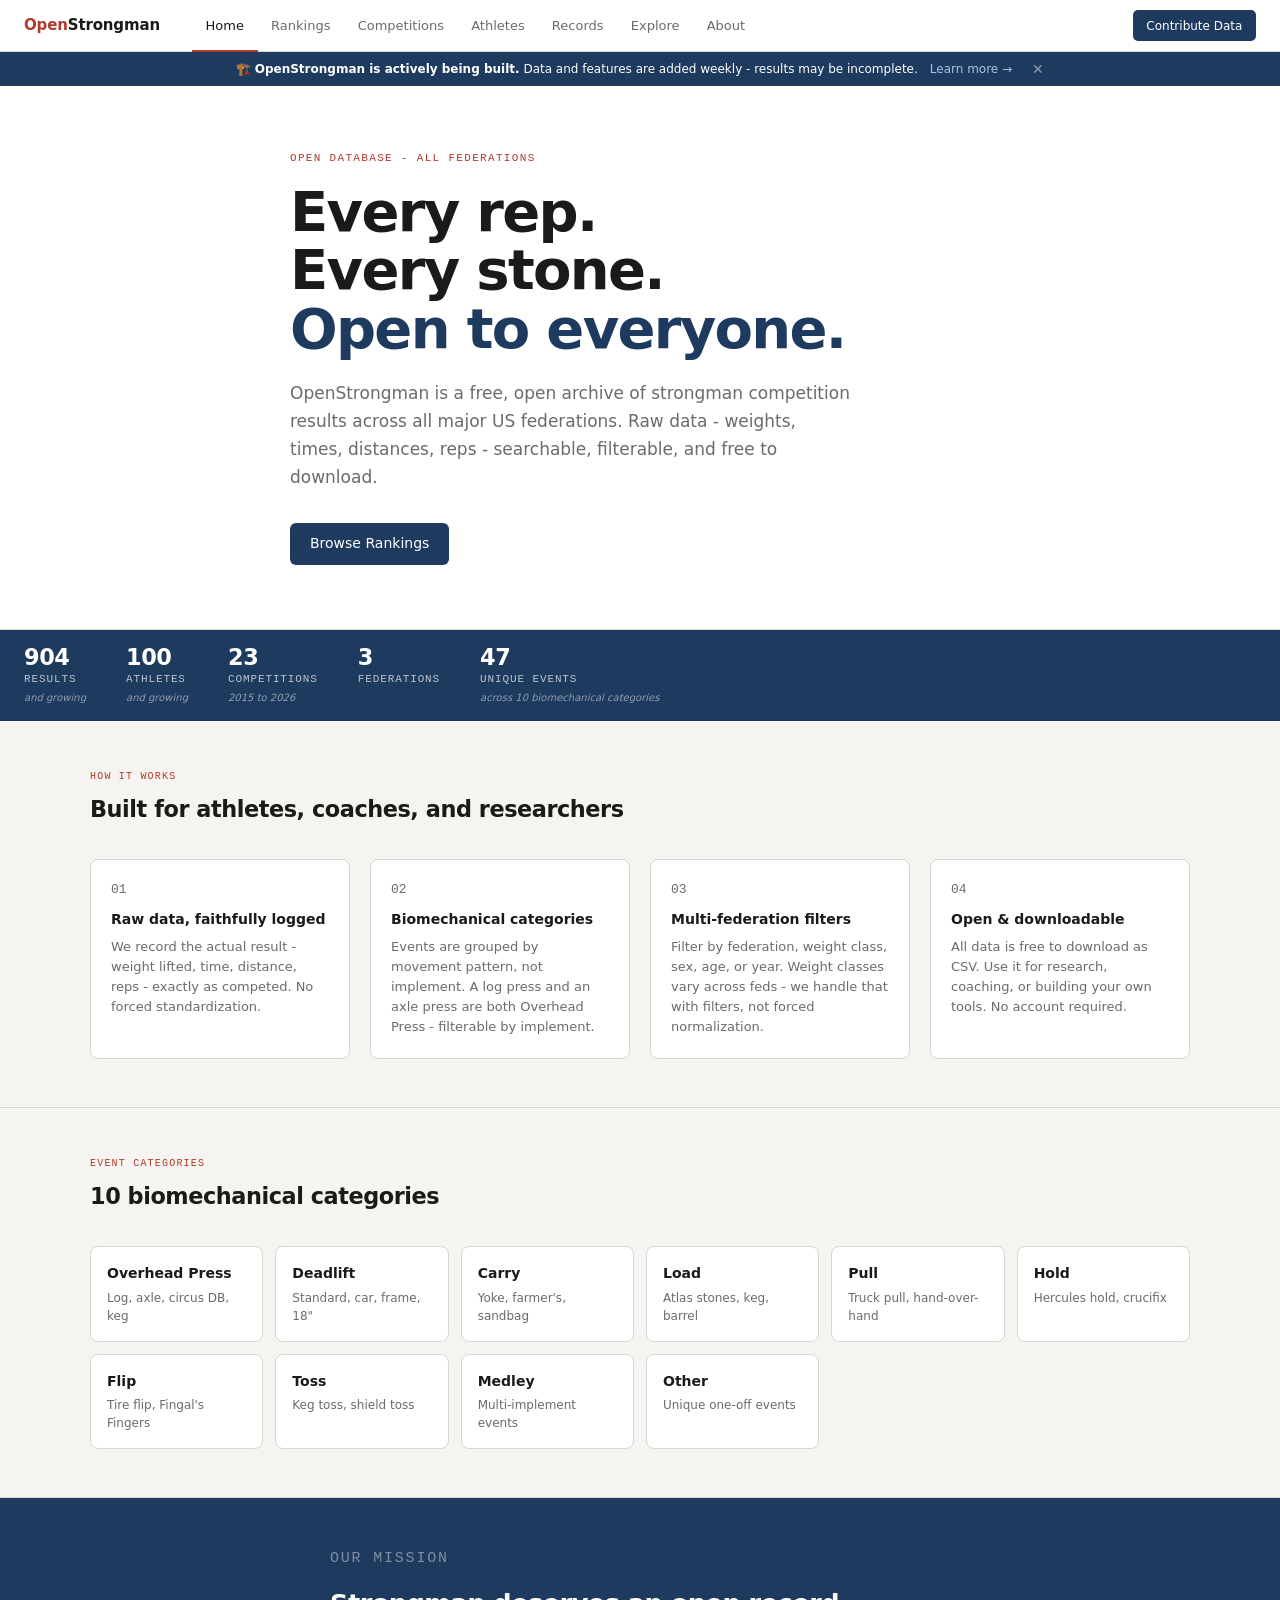
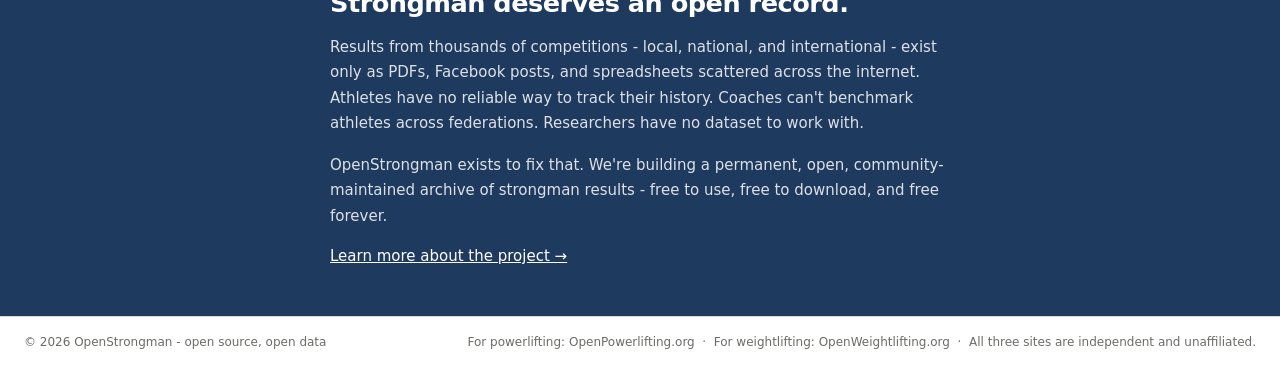
==== commit d7496ea3: "Add 'Explore' link to navigation menu" ====
--- a/index.html
+++ b/index.html
@@ -197,6 +197,7 @@
     <li><a href="meets.html">Competitions</a></li>
     <li><a href="athletes.html">Athletes</a></li>
     <li><a href="records.html">Records</a></li>
+    <li><a href="explore.html">Explore</a></li>
     <li><a href="about.html">About</a></li>
   </ul>
   <div class="nav-right">
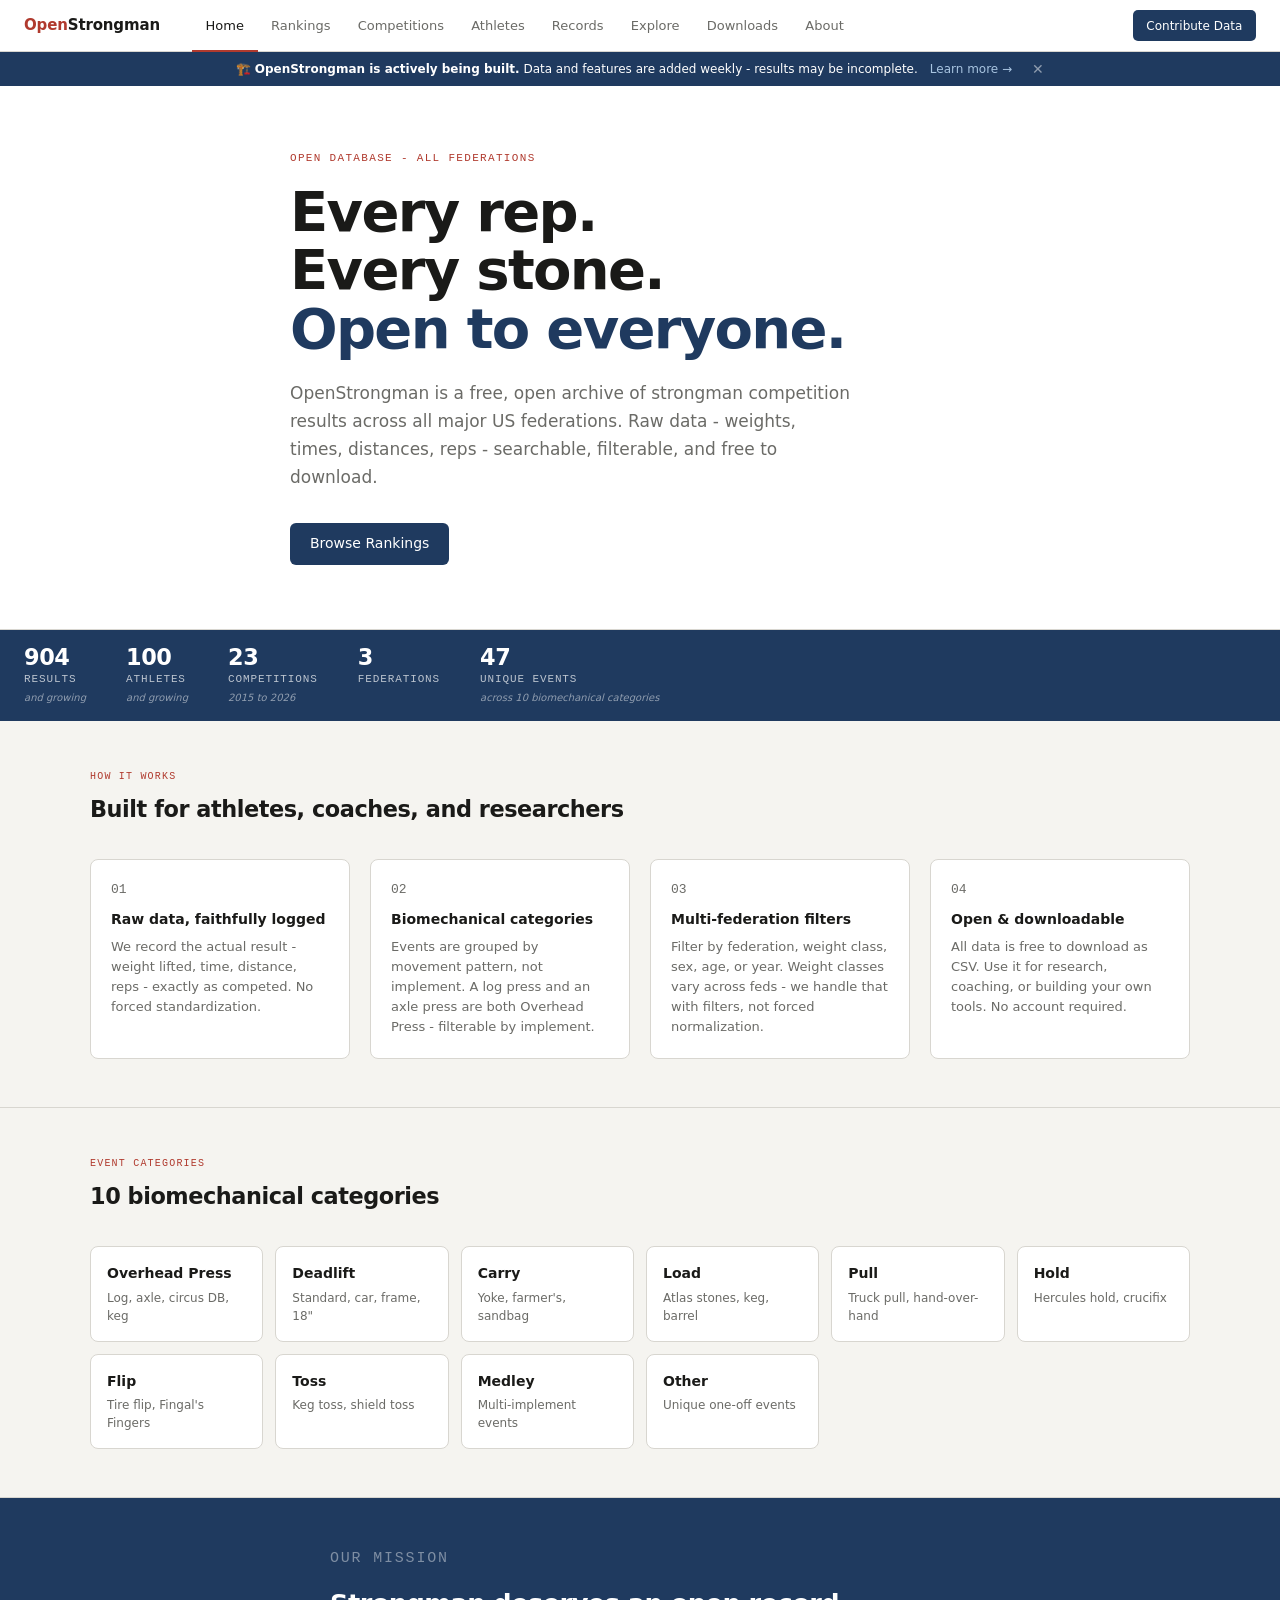
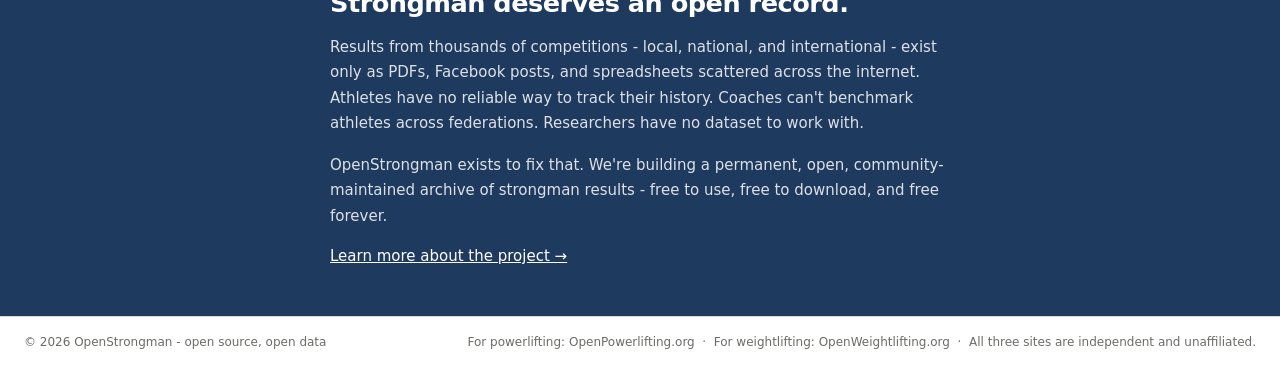
==== commit 22a22c77: "Add Downloads link to navigation menu" ====
--- a/index.html
+++ b/index.html
@@ -198,6 +198,7 @@
     <li><a href="athletes.html">Athletes</a></li>
     <li><a href="records.html">Records</a></li>
     <li><a href="explore.html">Explore</a></li>
+    <li><a href="downloads.html">Downloads</a></li>
     <li><a href="about.html">About</a></li>
   </ul>
   <div class="nav-right">
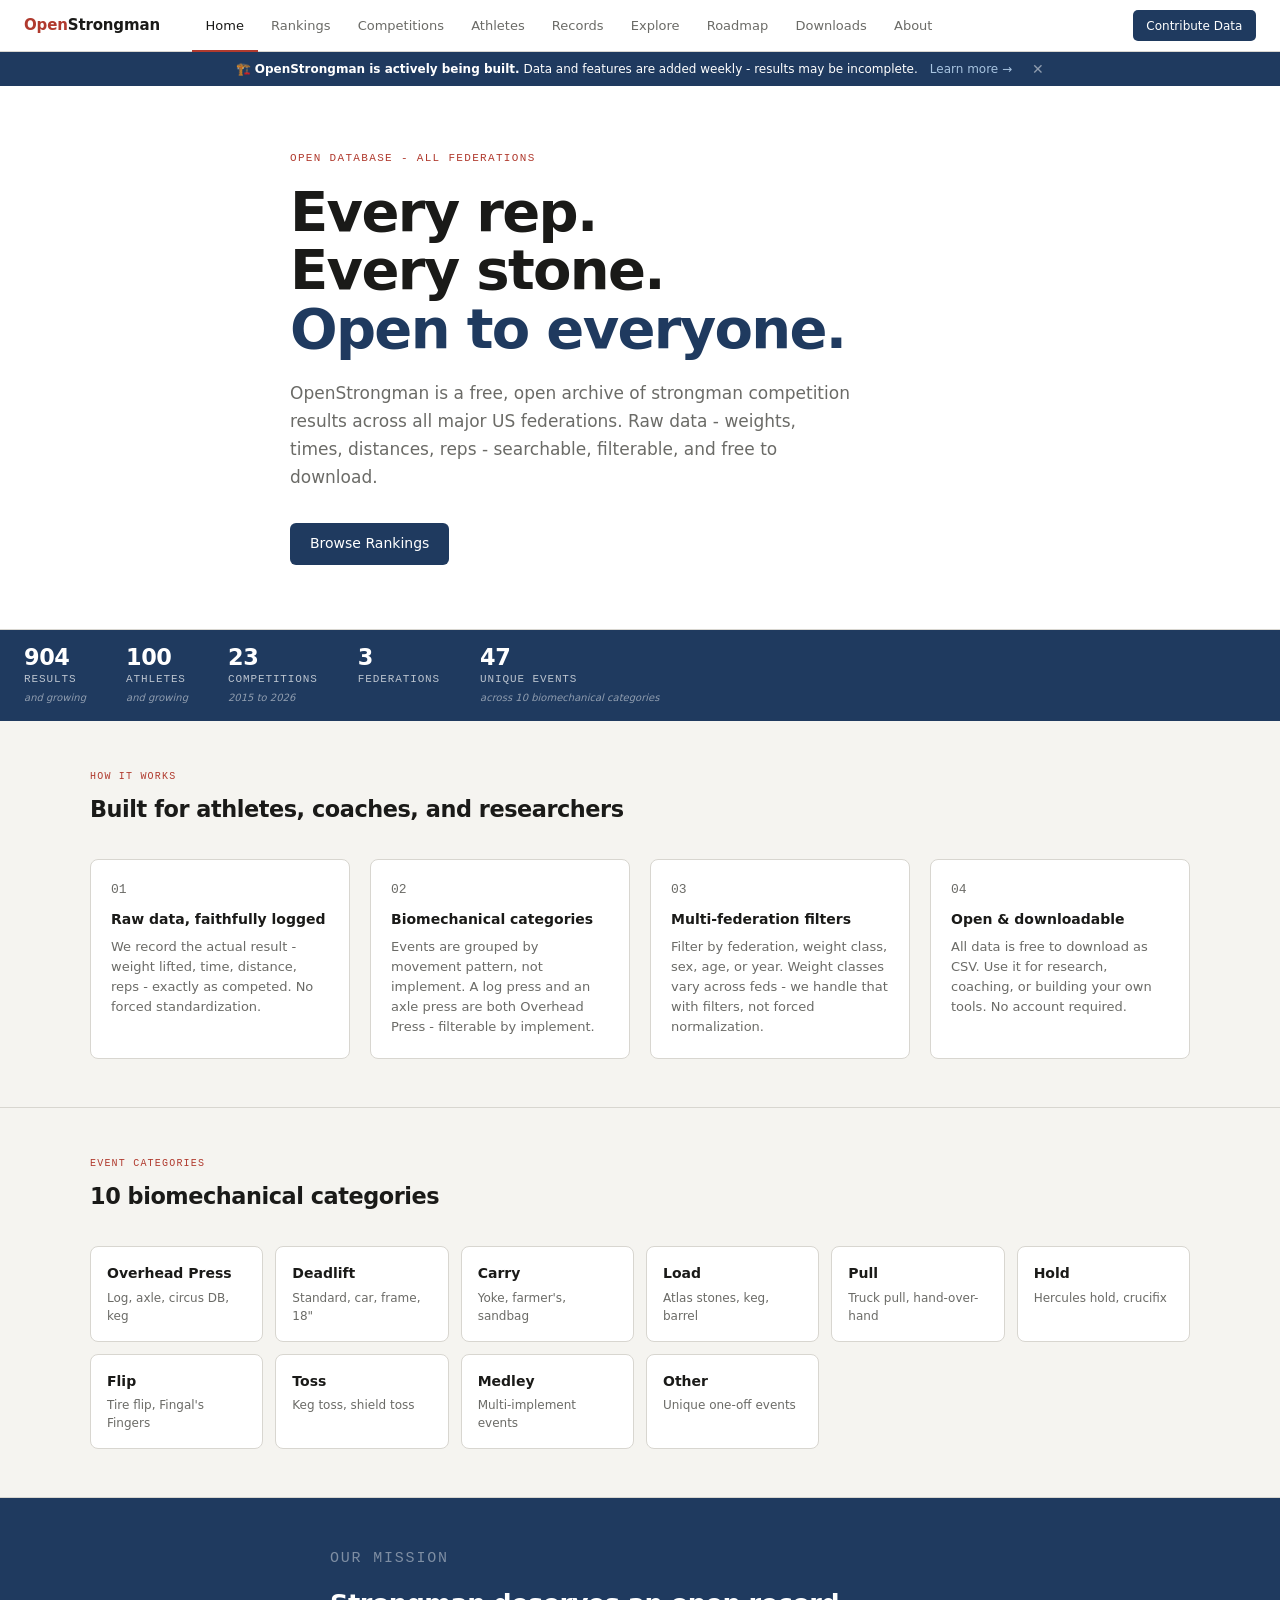
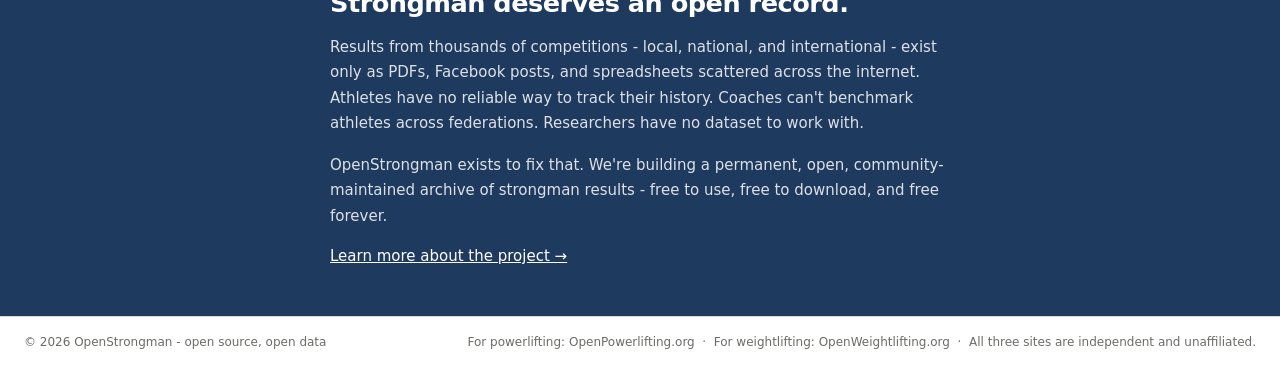
==== commit c43698b5: "Add Roadmap link to navigation menu" ====
--- a/index.html
+++ b/index.html
@@ -198,6 +198,7 @@
     <li><a href="athletes.html">Athletes</a></li>
     <li><a href="records.html">Records</a></li>
     <li><a href="explore.html">Explore</a></li>
+    <li><a href="roadmap.html">Roadmap</a></li>
     <li><a href="downloads.html">Downloads</a></li>
     <li><a href="about.html">About</a></li>
   </ul>
